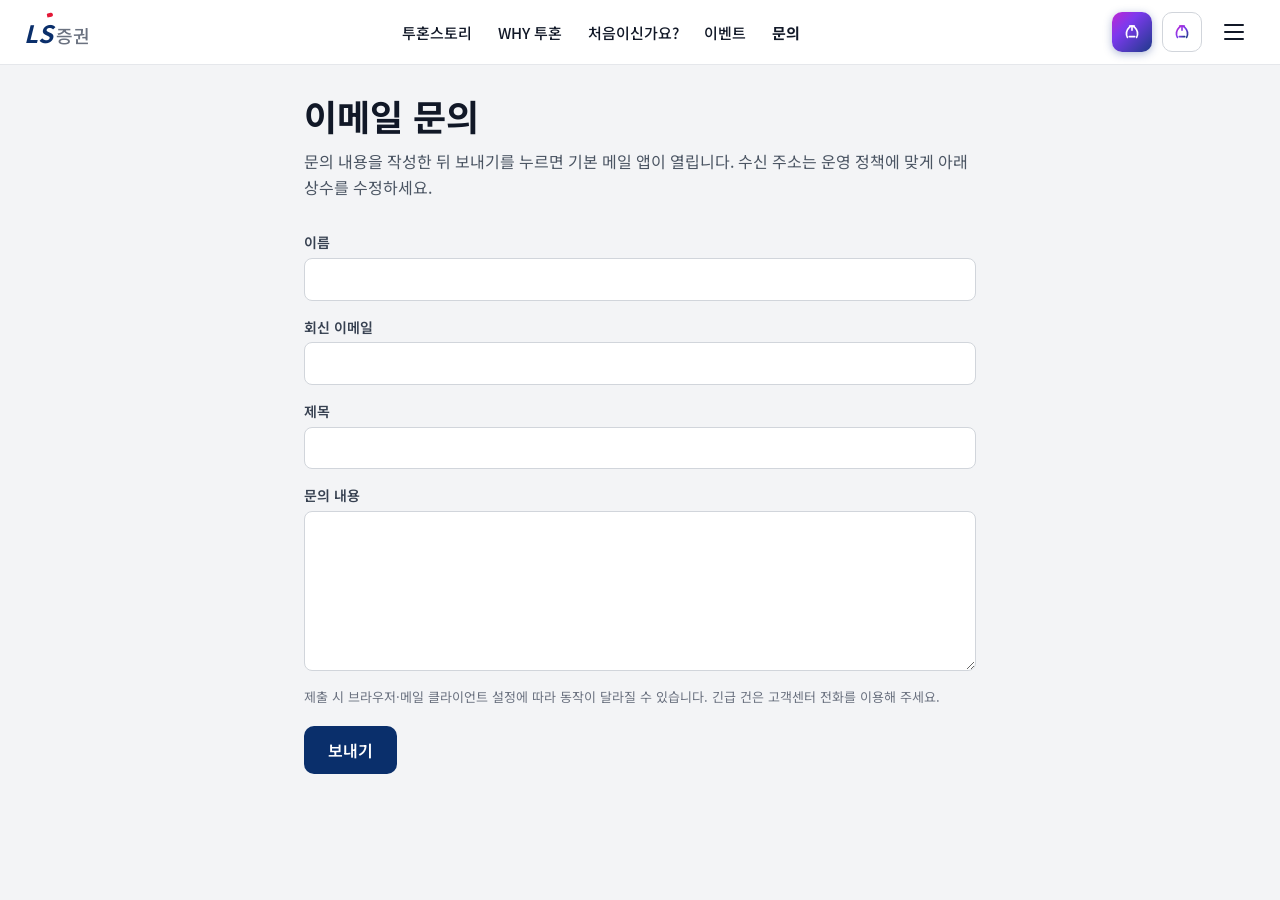
==== contact.html @ 94a3819d "GEN SubPage" ====
<!DOCTYPE html>
<html lang="ko">
<head>
    <meta charset="UTF-8">
    <meta name="viewport" content="width=device-width, initial-scale=1.0">
    <title>문의 — 이메일 문의</title>
    <link rel="preconnect" href="https://fonts.googleapis.com">
    <link rel="preconnect" href="https://fonts.gstatic.com" crossorigin>
    <link href="https://fonts.googleapis.com/css2?family=Noto+Sans+KR:wght@400;500;700&display=swap" rel="stylesheet">
    <link rel="stylesheet" href="css/styles.css">
</head>
<body>
    <header class="site-header">
        <div class="header-inner">
            <a href="index.html" class="logo" aria-label="LS증권 홈">
                <span class="logo-ls">
                    L<span class="logo-s-wrap">S<span class="logo-s-accent" aria-hidden="true"></span></span>
                </span>
                <span class="logo-sub">증권</span>
            </a>

            <nav class="main-nav" aria-label="주요 메뉴">
                <ul>
                    <li><a href="story.html">투혼스토리</a></li>
                    <li><a href="why.html">WHY 투혼</a></li>
                    <li><a href="download.html">처음이신가요?</a></li>
                    <li><a href="events.html">이벤트</a></li>
                    <li><a href="contact.html" class="is-active">문의</a></li>
                </ul>
            </nav>

            <div class="header-actions">
                <button type="button" class="icon-btn icon-btn--filled" aria-label="앱 바로가기">
                    <svg class="horn-icon" viewBox="0 0 24 24" fill="none" stroke="currentColor" stroke-width="1.8" stroke-linecap="round" stroke-linejoin="round" aria-hidden="true">
                        <path d="M7 18c-2-4-1-8 2-11 1.5-1.5 3.5-2 5.5-1.5M17 18c2-4 1-8-2-11-1.5-1.5-3.5-2-5.5-1.5"/>
                        <path d="M9 17h6M12 6v4"/>
                    </svg>
                </button>
                <button type="button" class="icon-btn icon-btn--outline" aria-label="서비스 메뉴">
                    <svg class="horn-icon" viewBox="0 0 24 24" fill="none" aria-hidden="true">
                        <defs>
                            <linearGradient id="hornGradientOutlineCt" x1="0%" y1="0%" x2="100%" y2="100%">
                                <stop offset="0%" stop-color="#c026d3"/>
                                <stop offset="50%" stop-color="#7c3aed"/>
                                <stop offset="100%" stop-color="#1e3a8a"/>
                            </linearGradient>
                        </defs>
                        <g stroke="url(#hornGradientOutlineCt)" stroke-width="1.8" stroke-linecap="round" stroke-linejoin="round">
                            <path d="M7 18c-2-4-1-8 2-11 1.5-1.5 3.5-2 5.5-1.5M17 18c2-4 1-8-2-11-1.5-1.5-3.5-2-5.5-1.5"/>
                            <path d="M9 17h6M12 6v4"/>
                        </g>
                    </svg>
                </button>
                <button type="button" class="icon-btn icon-btn--menu" aria-label="전체 메뉴 열기">
                    <span></span><span></span><span></span>
                </button>
            </div>
        </div>
    </header>

    <main class="site-main site-main--sub">
        <h1 class="page-title">이메일 문의</h1>
        <p class="page-lead">문의 내용을 작성한 뒤 보내기를 누르면 기본 메일 앱이 열립니다. 수신 주소는 운영 정책에 맞게 아래 상수를 수정하세요.</p>

        <form class="contact-form" id="contactForm" novalidate>
            <label>
                이름
                <input type="text" name="name" id="contactName" autocomplete="name" required maxlength="80">
            </label>
            <label>
                회신 이메일
                <input type="email" name="email" id="contactEmail" autocomplete="email" required maxlength="120">
            </label>
            <label>
                제목
                <input type="text" name="subject" id="contactSubject" required maxlength="200">
            </label>
            <label>
                문의 내용
                <textarea name="body" id="contactBody" required maxlength="4000"></textarea>
            </label>
            <p class="contact-form__hint">제출 시 브라우저·메일 클라이언트 설정에 따라 동작이 달라질 수 있습니다. 긴급 건은 고객센터 전화를 이용해 주세요.</p>
            <button type="submit" class="btn-primary">보내기</button>
        </form>
    </main>
    <footer></footer>
    <button type="button" class="scroll-top-btn" id="scrollTopBtn" aria-label="페이지 맨 위로 이동" title="맨 위로">
        <svg class="scroll-top-btn__icon" width="22" height="22" viewBox="0 0 24 24" fill="none" stroke="currentColor" stroke-width="2.2" stroke-linecap="round" stroke-linejoin="round" aria-hidden="true">
            <path d="M12 19V5M5 12l7-7 7 7"/>
        </svg>
    </button>
    <script src="js/main.js" defer></script>
    <script>
    (function () {
        var TO_ADDRESS = 'inquiry@example.com';
        var form = document.getElementById('contactForm');
        if (!form) return;
        form.addEventListener('submit', function (e) {
            e.preventDefault();
            var name = document.getElementById('contactName').value.trim();
            var email = document.getElementById('contactEmail').value.trim();
            var subject = document.getElementById('contactSubject').value.trim();
            var body = document.getElementById('contactBody').value.trim();
            if (!name || !email || !subject || !body) {
                window.alert('필수 항목을 모두 입력해 주세요.');
                return;
            }
            var mailSubject = '[투혼 문의] ' + subject;
            var mailBody =
                '이름: ' + name + '\n' +
                '회신 이메일: ' + email + '\n\n' +
                '--- 문의 내용 ---\n' +
                body;
            var href =
                'mailto:' + encodeURIComponent(TO_ADDRESS) +
                '?subject=' + encodeURIComponent(mailSubject) +
                '&body=' + encodeURIComponent(mailBody);
            window.location.href = href;
        });
    })();
    </script>
</body>
</html>
---- css/styles.css ----
:root {
    --header-bg: #ffffff;
    --logo-blue: #0a2f6b;
    --logo-accent-red: #e31837;
    --logo-gray: #6b7280;
    --nav-text: #111827;
    --icon-gradient: linear-gradient(135deg, #c026d3 0%, #7c3aed 35%, #1e3a8a 100%);
    --icon-border: #d1d5db;
    /* 첫 히어로: 이 높이만큼 스크롤하는 동안 sticky가 뷰포트에 붙음 */
    --hero-pin-scene-height: 150vh;
    --hero-pin-sticky-top: 22vh;
}

*,
*::before,
*::after {
    box-sizing: border-box;
}

html {
    scroll-behavior: smooth;
    overflow-x: hidden;
}

@media (prefers-reduced-motion: reduce) {
    html {
        scroll-behavior: auto;
    }
}

body {
    margin: 0;
    font-family: "Noto Sans KR", -apple-system, BlinkMacSystemFont, sans-serif;
    background: #f3f4f6;
}

/* 스크롤 연동 배경 차트 (맨 뒤, 고정) */
.scroll-chart-bg {
    position: fixed;
    inset: 0;
    z-index: 0;
    pointer-events: none;
    overflow: hidden;
}

.scroll-chart-svg {
    display: block;
    width: 100%;
    height: 100%;
    opacity: 0.42;
    transform: translate3d(0, 0, 0);
    will-change: transform;
}

.site-header,
.site-main,
footer {
    position: relative;
    z-index: 1;
}

.site-header {
    background: var(--header-bg);
    border-bottom: 1px solid #e5e7eb;
}

.header-inner {
    max-width: 1280px;
    margin: 0 auto;
    padding: 0 24px;
    min-height: 64px;
    display: flex;
    align-items: center;
    justify-content: space-between;
    gap: 24px;
}

/* 로고 */
.logo {
    display: flex;
    align-items: baseline;
    gap: 2px;
    text-decoration: none;
    flex-shrink: 0;
}

.logo-ls {
    display: inline-flex;
    align-items: flex-start;
    font-size: 1.5rem;
    font-weight: 700;
    font-style: italic;
    color: var(--logo-blue);
    letter-spacing: -0.02em;
}

.logo-s-wrap {
    position: relative;
    display: inline-block;
}

.logo-s-accent {
    position: absolute;
    top: -2px;
    right: -1px;
    width: 6px;
    height: 4px;
    background: var(--logo-accent-red);
    border-radius: 1px 2px 2px 0;
    transform: rotate(-12deg);
}

.logo-sub {
    font-size: 1.125rem;
    font-weight: 500;
    font-style: normal;
    color: var(--logo-gray);
    margin-left: 2px;
}

/* 중앙 네비 */
.main-nav {
    flex: 1;
    display: flex;
    justify-content: center;
    min-width: 0;
}

.main-nav ul {
    list-style: none;
    margin: 0;
    padding: 0;
    display: flex;
    flex-wrap: wrap;
    align-items: center;
    justify-content: center;
    gap: clamp(12px, 2vw, 28px);
}

.main-nav a {
    color: var(--nav-text);
    text-decoration: none;
    font-size: 0.9375rem;
    font-weight: 500;
    white-space: nowrap;
    padding: 8px 0;
}

.main-nav a:hover {
    color: var(--logo-blue);
}

.main-nav a.is-active {
    font-weight: 700;
}

/* 우측 액션 */
.header-actions {
    display: flex;
    align-items: center;
    gap: 10px;
    flex-shrink: 0;
}

.icon-btn {
    width: 40px;
    height: 40px;
    border: none;
    border-radius: 10px;
    cursor: pointer;
    display: inline-flex;
    align-items: center;
    justify-content: center;
    padding: 0;
    transition: transform 0.15s ease, box-shadow 0.15s ease;
}

.icon-btn:hover {
    transform: translateY(-1px);
}

.icon-btn--filled {
    background: var(--icon-gradient);
    color: #fff;
    box-shadow: 0 2px 8px rgba(30, 58, 138, 0.35);
}

.icon-btn--outline {
    background: #fff;
    border: 1px solid var(--icon-border);
}

.icon-btn--menu {
    background: transparent;
    width: 44px;
    height: 44px;
    flex-direction: column;
    gap: 5px;
    border-radius: 8px;
}

.icon-btn--menu:hover {
    background: #f9fafb;
}

.icon-btn--menu span {
    display: block;
    width: 20px;
    height: 2px;
    background: #111827;
    border-radius: 1px;
}

.horn-icon {
    width: 22px;
    height: 22px;
}

@media (max-width: 1024px) {
    .header-inner {
        flex-wrap: wrap;
        padding-top: 12px;
        padding-bottom: 12px;
    }

    .main-nav {
        order: 3;
        flex-basis: 100%;
        justify-content: flex-start;
    }

    .main-nav ul {
        justify-content: flex-start;
        overflow-x: auto;
        flex-wrap: nowrap;
        padding-bottom: 4px;
        -webkit-overflow-scrolling: touch;
    }
}

/* 메인 영역 */
.site-main {
    text-align: center;
    padding: 3rem 24px 4rem;
}

.site-main > div {
    margin-top: 20vh;
    margin-bottom: 20vh;
}

.hero-headline {
    margin: 0 0 3rem;
    font-size: 4em;
    font-weight: 700;
    line-height: 1.2;
    color: var(--nav-text);
}

/* 첫 히어로: 스크롤 일정 구간 동안 뷰포트에 고정(sticky) */
.hero-pin-scene {
    min-height: var(--hero-pin-scene-height);
}

.hero-pin-sticky {
    position: sticky;
    top: var(--hero-pin-sticky-top);
}

.hero-headline--pin {
    margin-bottom: 0;
}

/* <div>에는 height 속성이 없음 → 높이는 CSS로 (최소 한 뷰포트) */
.stack-section {
    box-sizing: border-box;
    min-height: 60vh;
    display: flex;
    flex-direction: column;
    justify-content: center;
    align-items: center;
    padding: 2rem 24px;
}

.stack-section--inverse {
    background-color: #000;
    color: #f9fafb;
}

.stack-section--inverse .hero-headline {
    color: #f9fafb;
}

/*
 * 스크롤 기반: 섹션 상단이 뷰포트 하단에서 올라오며 1vh 단위로 진행,
 * 100vh 스크롤 분량에서 배경이 완전 검정 (::before opacity = --reveal).
 * 메인 좌우 패딩 밖까지 배경이 깔리도록 풀블리드.
 */
.stack-section--scroll-reveal {
    --reveal: 0;
    position: relative;
    width: 100vw;
    max-width: none;
    margin-left: calc(50% - 50vw);
    margin-right: calc(50% - 50vw);
    background-color: transparent;
    /* 고정 vh 높이 없음: 안쪽 콘텐츠 + 패딩만으로 박스 높이 결정 */
    min-height: unset;
    justify-content: flex-start;
    padding-block: clamp(2.5rem, 5vw, 4rem);
    padding-inline: clamp(1.25rem, 4vw, 2rem);
}

.stack-section--scroll-reveal::before {
    content: "";
    position: absolute;
    inset: 0;
    z-index: 0;
    background-color: #000000;
    opacity: var(--reveal);
    pointer-events: none;
}

.stack-section--scroll-reveal > * {
    position: relative;
    z-index: 1;
}

.coldness-lead {
    margin: 0 0 0.75rem;
    font-size: 2.5rem;
    font-weight: 700;
    color: rgb(
        calc(17 + 232 * var(--reveal)),
        calc(24 + 226 * var(--reveal)),
        calc(39 + 212 * var(--reveal))
    );
}

.coldness-title {
    margin: 0;
    font-size: 4rem;
    font-weight: 700;
    color: rgb(
        calc(17 + 232 * var(--reveal)),
        calc(24 + 226 * var(--reveal)),
        calc(39 + 212 * var(--reveal))
    );
}

/* 투자 멘트 — AOS는 .invest-cta__item(div)에 적용 */
.invest-cta {
    box-sizing: border-box;
    max-width: 52rem;
    margin-left: auto;
    margin-right: auto;
    padding: clamp(3rem, 8vh, 6rem) 24px;
    text-align: center;
    color: var(--nav-text);
    display: flex;
    flex-direction: column;
    align-items: center;
    gap: clamp(1.5rem, 3.2vw, 2.35rem);
}

.invest-cta__item {
    width: 100%;
}

.invest-cta__line {
    margin: 0;
    font-size: clamp(1.25rem, 2.8vw, 1.85rem);
    font-weight: 600;
    line-height: 1.55;
}

.main-gallery {
    box-sizing: border-box;
    width: 100%;
    max-width: 1200px;
    margin-left: auto;
    margin-right: auto;
    display: grid;
    grid-template-columns: repeat(3, minmax(0, 1fr));
    gap: clamp(0.75rem, 2vw, 1.5rem);
    align-items: start;
}

.main-gallery img {
    width: 100%;
    height: auto;
    display: block;
    border-radius: 8px;
    filter: drop-shadow(0 14px 28px rgba(15, 23, 42, 0.22))
        drop-shadow(0 4px 10px rgba(15, 23, 42, 0.12));
}

/* 맨 위로 (스크롤 시 표시) */
.scroll-top-btn {
    position: fixed;
    right: 24px;
    bottom: 24px;
    z-index: 100;
    width: 48px;
    height: 48px;
    padding: 0;
    border: 1px solid #e5e7eb;
    border-radius: 50%;
    background: #ffffff;
    color: var(--nav-text);
    cursor: pointer;
    box-shadow: 0 4px 14px rgba(15, 23, 42, 0.12);
    display: flex;
    align-items: center;
    justify-content: center;
    opacity: 0;
    visibility: hidden;
    pointer-events: none;
    transform: translateY(10px);
    transition:
        opacity 0.28s ease,
        visibility 0.28s ease,
        transform 0.28s ease,
        box-shadow 0.2s ease,
        background-color 0.2s ease;
}

.scroll-top-btn.is-visible {
    opacity: 1;
    visibility: visible;
    pointer-events: auto;
    transform: translateY(0);
}

.scroll-top-btn:hover {
    background: #f9fafb;
    box-shadow: 0 6px 20px rgba(15, 23, 42, 0.16);
}

.scroll-top-btn:focus-visible {
    outline: 2px solid var(--logo-blue);
    outline-offset: 2px;
}

.scroll-top-btn__icon {
    display: block;
}

/* 서브 페이지 (소개·다운로드·게시판·문의) */
.site-main--sub {
    text-align: left;
    max-width: 720px;
    margin-left: auto;
    margin-right: auto;
    padding-top: 1.5rem;
    padding-bottom: 4rem;
}

.site-main--sub > *:first-child {
    margin-top: 0;
}

.page-title {
    margin: 0 0 0.5rem;
    font-size: clamp(1.75rem, 4vw, 2.25rem);
    font-weight: 700;
    color: var(--nav-text);
}

.page-lead {
    margin: 0 0 2rem;
    font-size: 1rem;
    color: #4b5563;
    line-height: 1.6;
}

.prose {
    margin: 0;
    font-size: 1rem;
    line-height: 1.75;
    color: #374151;
}

.prose p {
    margin: 0 0 1rem;
}

.prose p:last-child {
    margin-bottom: 0;
}

.feature-list {
    margin: 1.5rem 0 0;
    padding: 0 0 0 1.25rem;
    color: #374151;
    line-height: 1.75;
}

.feature-list li {
    margin-bottom: 0.5rem;
}

.download-cards {
    display: grid;
    gap: 1rem;
    margin-top: 1.5rem;
}

.download-card {
    display: flex;
    align-items: center;
    justify-content: space-between;
    gap: 1rem;
    padding: 1rem 1.25rem;
    background: #fff;
    border: 1px solid #e5e7eb;
    border-radius: 12px;
    text-decoration: none;
    color: var(--nav-text);
    font-weight: 600;
    transition: border-color 0.15s ease, box-shadow 0.15s ease;
}

.download-card:hover {
    border-color: var(--logo-blue);
    box-shadow: 0 4px 14px rgba(10, 47, 107, 0.08);
}

.download-card span {
    font-size: 0.875rem;
    font-weight: 500;
    color: #6b7280;
}

.board-wrap {
    margin-top: 1.5rem;
    background: #fff;
    border: 1px solid #e5e7eb;
    border-radius: 12px;
    overflow: hidden;
}

.board-table {
    width: 100%;
    border-collapse: collapse;
    font-size: 0.9375rem;
}

.board-table th,
.board-table td {
    padding: 0.75rem 1rem;
    text-align: left;
    border-bottom: 1px solid #f3f4f6;
}

.board-table th {
    background: #f9fafb;
    font-weight: 600;
    color: #374151;
}

.board-table tbody tr:last-child td {
    border-bottom: none;
}

.board-table a {
    color: var(--logo-blue);
    text-decoration: none;
    font-weight: 500;
}

.board-table a:hover {
    text-decoration: underline;
}

.contact-form {
    margin-top: 1.5rem;
    display: flex;
    flex-direction: column;
    gap: 1rem;
}

.contact-form label {
    display: flex;
    flex-direction: column;
    gap: 0.35rem;
    font-size: 0.875rem;
    font-weight: 600;
    color: #374151;
}

.contact-form input,
.contact-form textarea {
    font: inherit;
    padding: 0.65rem 0.85rem;
    border: 1px solid #d1d5db;
    border-radius: 8px;
    background: #fff;
    color: var(--nav-text);
}

.contact-form input:focus-visible,
.contact-form textarea:focus-visible {
    outline: 2px solid var(--logo-blue);
    outline-offset: 1px;
}

.contact-form textarea {
    min-height: 160px;
    resize: vertical;
}

.contact-form__hint {
    margin: 0;
    font-size: 0.8125rem;
    color: #6b7280;
}

.btn-primary {
    align-self: flex-start;
    margin-top: 0.25rem;
    padding: 0.75rem 1.5rem;
    font: inherit;
    font-weight: 600;
    color: #fff;
    background: var(--logo-blue);
    border: none;
    border-radius: 10px;
    cursor: pointer;
    transition: filter 0.15s ease;
}

.btn-primary:hover {
    filter: brightness(1.08);
}

.btn-primary:focus-visible {
    outline: 2px solid var(--logo-blue);
    outline-offset: 2px;
}
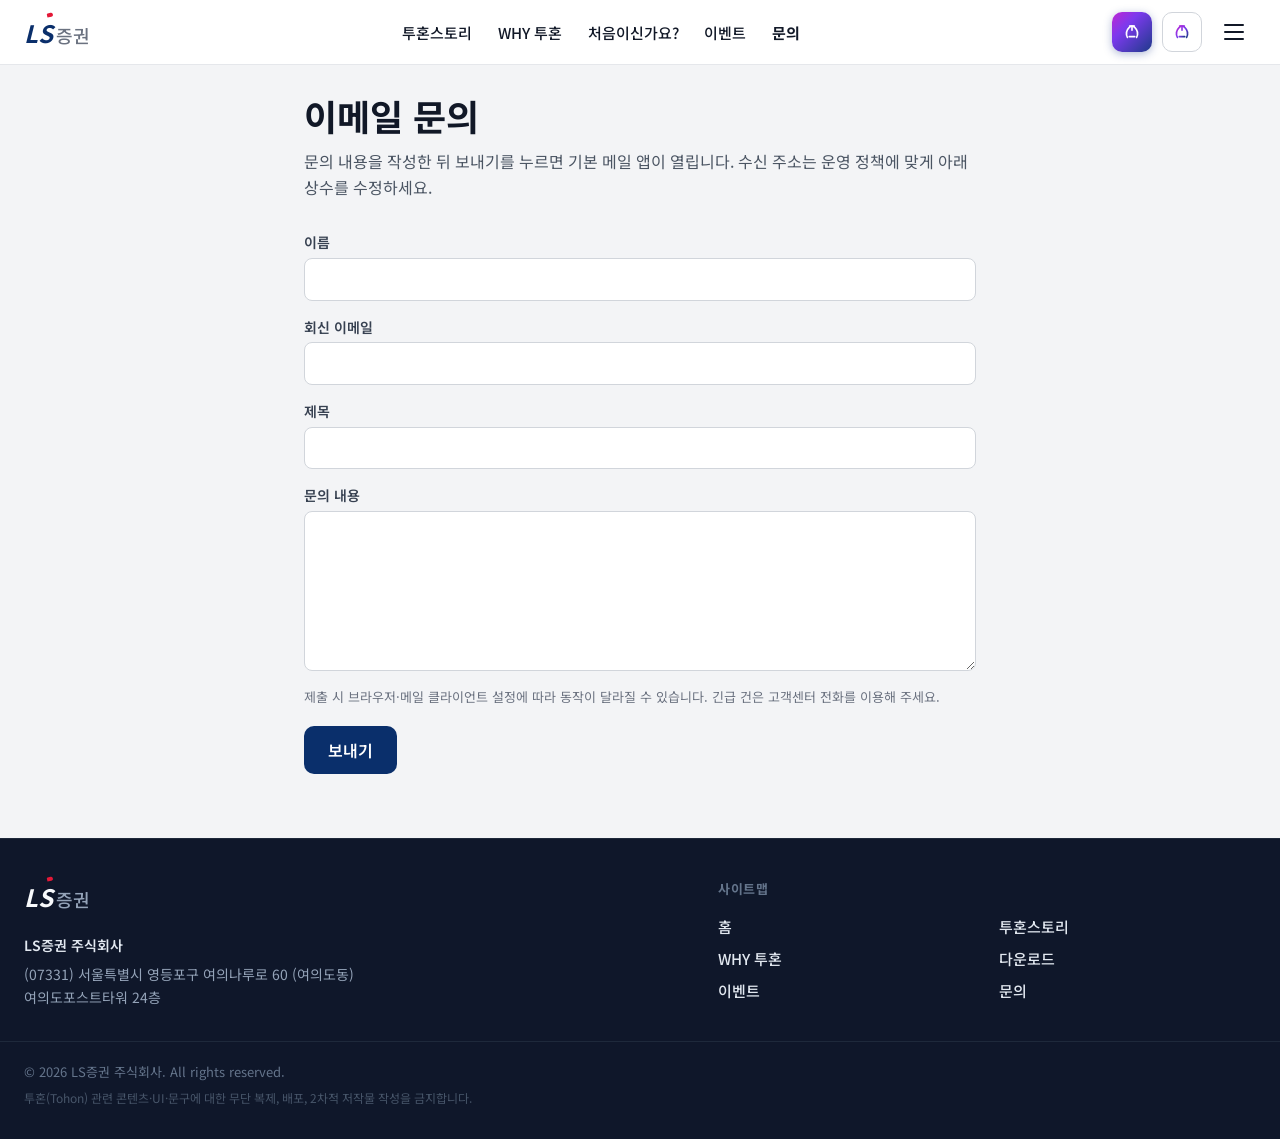
==== commit 2bbe515f: "footer footer" ====
--- a/contact.html
+++ b/contact.html
@@ -83,7 +83,40 @@
             <button type="submit" class="btn-primary">보내기</button>
         </form>
     </main>
-    <footer></footer>
+    <footer class="site-footer">
+        <div class="footer-inner">
+            <div class="footer-brand">
+                <a href="index.html" class="logo logo--footer" aria-label="LS증권 홈">
+                    <span class="logo-ls">
+                        L<span class="logo-s-wrap">S<span class="logo-s-accent" aria-hidden="true"></span></span>
+                    </span>
+                    <span class="logo-sub">증권</span>
+                </a>
+                <address class="footer-address">
+                    <strong>LS증권 주식회사</strong>
+                    (07331) 서울특별시 영등포구 여의나루로 60 (여의도동)<br>
+                    여의도포스트타워 24층
+                </address>
+            </div>
+            <nav class="footer-sitemap" aria-label="사이트맵">
+                <h2 class="footer-heading">사이트맵</h2>
+                <ul>
+                    <li><a href="index.html">홈</a></li>
+                    <li><a href="story.html">투혼스토리</a></li>
+                    <li><a href="why.html">WHY 투혼</a></li>
+                    <li><a href="download.html">다운로드</a></li>
+                    <li><a href="events.html">이벤트</a></li>
+                    <li><a href="contact.html">문의</a></li>
+                </ul>
+            </nav>
+        </div>
+        <div class="footer-bottom">
+            <p class="footer-copy">
+                © 2026 LS증권 주식회사. All rights reserved.
+                <small>투혼(Tohon) 관련 콘텐츠·UI·문구에 대한 무단 복제, 배포, 2차적 저작물 작성을 금지합니다.</small>
+            </p>
+        </div>
+    </footer>
     <button type="button" class="scroll-top-btn" id="scrollTopBtn" aria-label="페이지 맨 위로 이동" title="맨 위로">
         <svg class="scroll-top-btn__icon" width="22" height="22" viewBox="0 0 24 24" fill="none" stroke="currentColor" stroke-width="2.2" stroke-linecap="round" stroke-linejoin="round" aria-hidden="true">
             <path d="M12 19V5M5 12l7-7 7 7"/>
--- a/css/styles.css
+++ b/css/styles.css
@@ -638,3 +638,120 @@
     outline: 2px solid var(--logo-blue);
     outline-offset: 2px;
 }
+
+/* 푸터 */
+.site-footer {
+    position: relative;
+    z-index: 1;
+    margin-top: 0;
+    background: #0f172a;
+    color: #cbd5e1;
+    border-top: 1px solid #1e293b;
+}
+
+.footer-inner {
+    max-width: 1280px;
+    margin: 0 auto;
+    padding: 2.5rem 24px 2rem;
+    display: grid;
+    grid-template-columns: minmax(0, 1.2fr) minmax(0, 1fr);
+    gap: 2rem 3rem;
+    align-items: start;
+}
+
+.footer-brand {
+    min-width: 0;
+}
+
+.site-footer .logo--footer {
+    display: inline-flex;
+    margin-bottom: 1.25rem;
+}
+
+.site-footer .logo--footer .logo-ls {
+    color: #f8fafc;
+}
+
+.site-footer .logo--footer .logo-sub {
+    color: #94a3b8;
+}
+
+.footer-address {
+    margin: 0;
+    font-size: 0.875rem;
+    font-style: normal;
+    line-height: 1.65;
+    color: #94a3b8;
+}
+
+.footer-address strong {
+    display: block;
+    margin-bottom: 0.35rem;
+    font-weight: 600;
+    color: #e2e8f0;
+}
+
+.footer-sitemap {
+    min-width: 0;
+}
+
+.footer-heading {
+    margin: 0 0 1rem;
+    font-size: 0.8125rem;
+    font-weight: 700;
+    letter-spacing: 0.06em;
+    text-transform: uppercase;
+    color: #64748b;
+}
+
+.footer-sitemap ul {
+    list-style: none;
+    margin: 0;
+    padding: 0;
+    display: grid;
+    grid-template-columns: repeat(2, minmax(0, 1fr));
+    gap: 0.5rem 1.5rem;
+}
+
+.footer-sitemap a {
+    color: #e2e8f0;
+    text-decoration: none;
+    font-size: 0.9375rem;
+    font-weight: 500;
+}
+
+.footer-sitemap a:hover {
+    color: #fff;
+    text-decoration: underline;
+}
+
+.footer-bottom {
+    max-width: 1280px;
+    margin: 0 auto;
+    padding: 1.25rem 24px 2rem;
+    border-top: 1px solid #1e293b;
+}
+
+.footer-copy {
+    margin: 0;
+    font-size: 0.8125rem;
+    line-height: 1.6;
+    color: #64748b;
+}
+
+.footer-copy small {
+    display: block;
+    margin-top: 0.35rem;
+    font-size: 0.75rem;
+    color: #475569;
+}
+
+@media (max-width: 640px) {
+    .footer-inner {
+        grid-template-columns: 1fr;
+    }
+
+    .footer-sitemap ul {
+        grid-template-columns: 1fr;
+    }
+}
